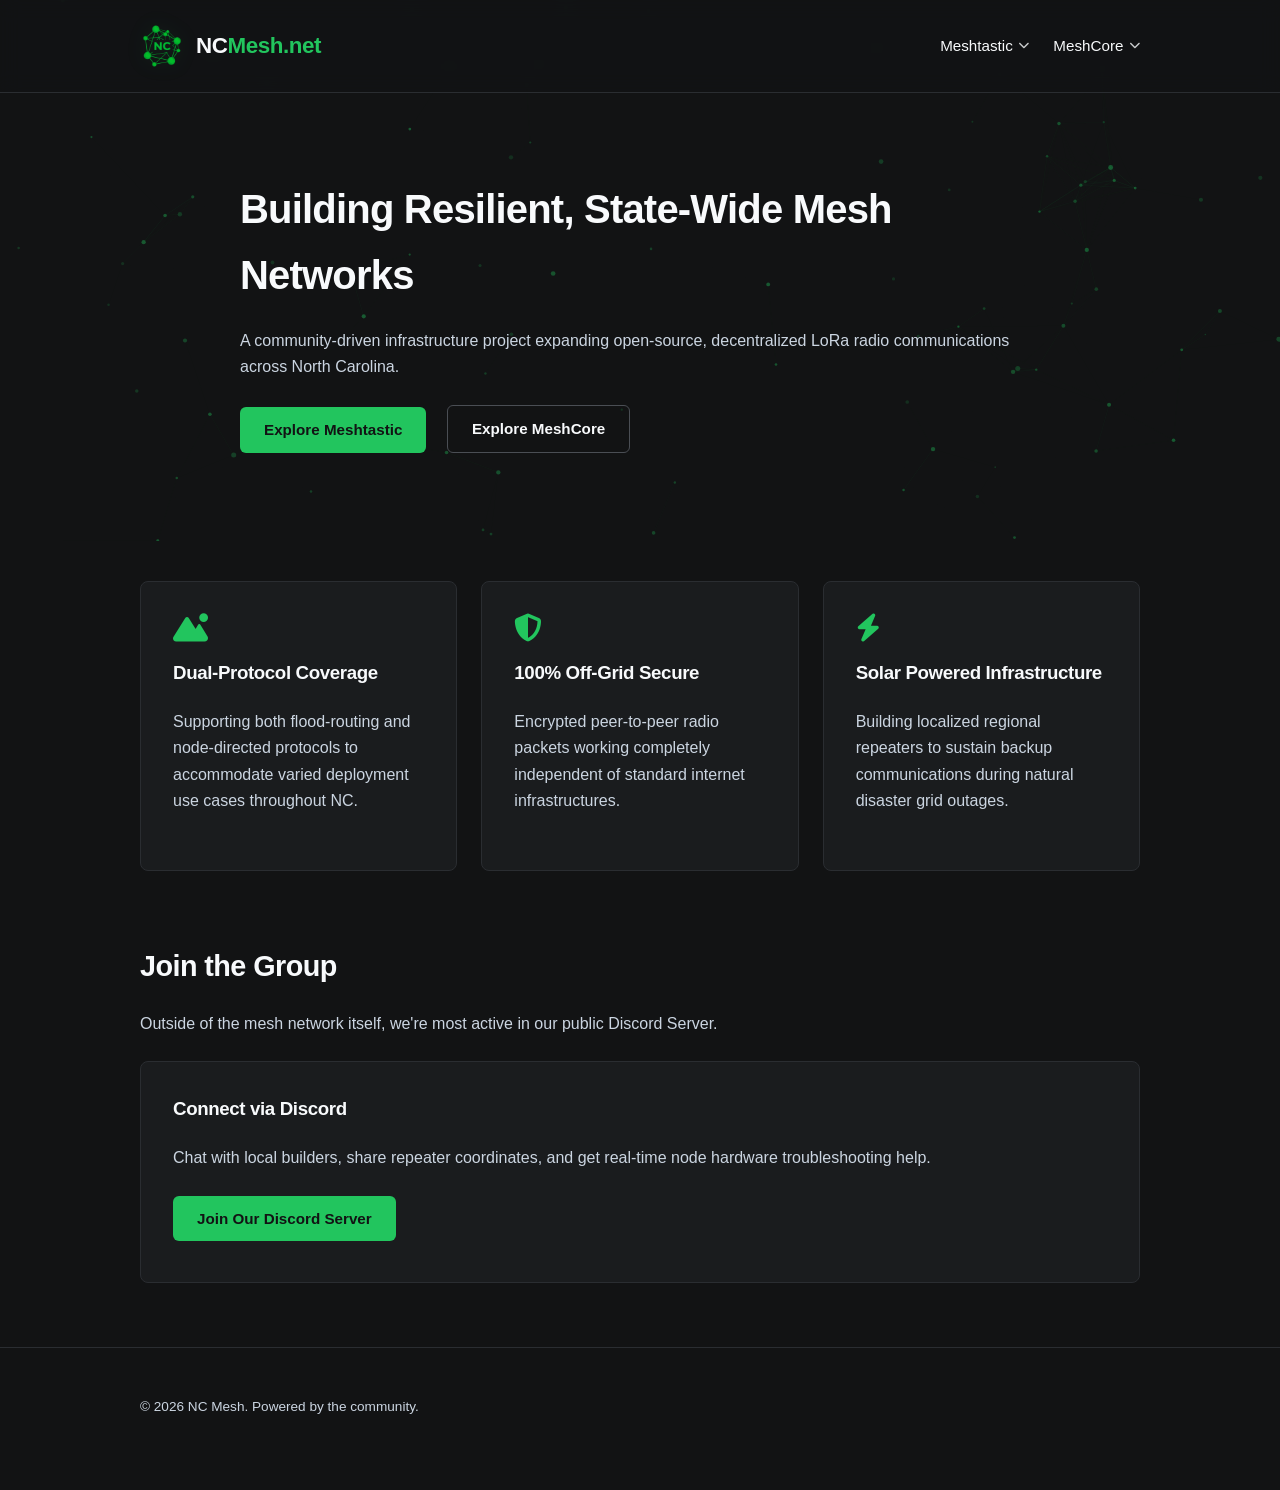
==== index.html @ f6fef468 "Initial Upload This is a starting point for NCMesh recode with AI filler content." ====
<!DOCTYPE html>
<html lang="en">

<head>
    <meta charset="UTF-8">
    <meta name="viewport" content="width=device-width, initial-scale=1.0">
    <title>NC Mesh | North Carolina Meshtastic Network</title>
    <link rel="stylesheet" href="./includes/style.css">
    <link rel="stylesheet" href="https://cdnjs.cloudflare.com/ajax/libs/font-awesome/6.5.2/css/all.min.css"
        integrity="sha512-SnH5WK+bZxgPHs44uWIX+LLJAJ9/2PkPKZ5QiAj6Ta86w+fsb2TkcmfRyVX3pBnMFcV7oQPJkl9QevSCWr3W6A=="
        crossorigin="anonymous" referrerpolicy="no-referrer" />

    <script>
        document.addEventListener("DOMContentLoaded", () => {
            if (window.innerWidth <= 768) {
                const dropdownToggles = document.querySelectorAll('.dropdown-toggle');

                dropdownToggles.forEach(toggle => {
                    toggle.addEventListener('click', (e) => {
                        // Block direct redirect link if mobile sub-menu drawer is collapsed
                        e.preventDefault();
                        const parentLi = toggle.closest('.dropdown');

                        // Toggle active tracking layouts
                        parentLi.classList.toggle('active');
                        const targetMenu = parentLi.querySelector('.dropdown-menu');

                        if (targetMenu.style.display === 'block') {
                            targetMenu.style.display = 'none';
                        } else {
                            targetMenu.style.display = 'block';
                        }
                    });
                });
            }

            // --- 1. Clean Scroll Reveal Effect ---
            const observerOptions = { root: null, rootMargin: "0px", threshold: 0.1 };
            const revealObserver = new IntersectionObserver((entries, observer) => {
                entries.forEach(entry => {
                    if (entry.isIntersecting) {
                        entry.target.style.opacity = "1";
                        entry.target.style.transform = "translateY(0)";
                        observer.unobserve(entry.target);
                    }
                });
            }, observerOptions);

            const animatedElements = document.querySelectorAll(".card, .map-placeholder, .hero-content h1, .hero-content p");
            animatedElements.forEach(el => {
                el.style.opacity = "0";
                el.style.transform = "translateY(20px)";
                el.style.transition = "opacity 0.8s cubic-bezier(0.16, 1, 0.3, 1), transform 0.8s cubic-bezier(0.16, 1, 0.3, 1)";
                revealObserver.observe(el);
            });

            // --- 2. Seamless Mesh Network Canvas Engine ---
            const heroSection = document.querySelector(".hero");
            if (heroSection) {
                const canvas = document.createElement("canvas");
                const ctx = canvas.getContext("2d");

                Object.assign(canvas.style, {
                    position: "absolute", top: "0", left: "0", width: "100%", height: "100%",
                    zIndex: "0", pointerEvents: "none"
                });
                heroSection.style.position = "relative";
                heroSection.insertBefore(canvas, heroSection.firstChild);

                let points = [];
                let maxPoints = 110;
                const maxDist = 165;
                let mouse = { x: null, y: null, radius: 220 };

                window.addEventListener("mousemove", (e) => {
                    const rect = heroSection.getBoundingClientRect();
                    mouse.x = e.clientX - rect.left;
                    mouse.y = e.clientY - rect.top;
                });

                window.addEventListener("mouseleave", () => {
                    mouse.x = null;
                    mouse.y = null;
                });

                class MeshNode {
                    constructor(startX, startY) {
                        // Accepts coordinates if repositioning on screen resize boundaries
                        this.x = startX !== undefined ? startX : Math.random() * canvas.width;
                        this.y = startY !== undefined ? startY : Math.random() * canvas.height;
                        this.vx = (Math.random() - 0.5) * 0.16;
                        this.vy = (Math.random() - 0.5) * 0.16;
                        this.baseRadius = Math.random() * 1.5 + 0.8;
                        this.radius = this.baseRadius;
                        this.pulseFactor = Math.random() * Math.PI;
                        this.depth = Math.random() * 0.5 + 0.3;
                    }
                    update() {
                        this.x += this.vx;
                        this.y += this.vy;

                        if (this.x < 0) this.x = canvas.width;
                        if (this.x > canvas.width) this.x = 0;
                        if (this.y < 0) this.y = canvas.height;
                        if (this.y > canvas.height) this.y = 0;

                        this.pulseFactor += 0.012;
                        this.radius = this.baseRadius + Math.sin(this.pulseFactor) * 0.3;

                        if (mouse.x !== null && mouse.y !== null) {
                            const dx = mouse.x - this.x;
                            const dy = mouse.y - this.y;
                            const distance = Math.hypot(dx, dy);

                            if (distance < mouse.radius) {
                                const force = (mouse.radius - distance) / mouse.radius;
                                this.x -= (dx / distance) * force * 0.35;
                                this.y -= (dy / distance) * force * 0.35;
                            }
                        }
                    }
                    draw() {
                        ctx.beginPath();
                        ctx.arc(this.x, this.y, this.radius, 0, Math.PI * 2);
                        ctx.fillStyle = `rgba(34, 197, 94, ${this.depth * 0.5})`;
                        ctx.fill();
                    }
                }

                // SMART RESIZE: Scales coordinates instead of wiping arrays
                function resizeCanvas() {
                    const oldWidth = canvas.width || heroSection.offsetWidth;
                    const oldHeight = canvas.height || heroSection.offsetHeight;

                    canvas.width = heroSection.offsetWidth;
                    canvas.height = heroSection.offsetHeight;

                    const targetPoints = Math.min(Math.floor((canvas.width * canvas.height) / 7500), maxPoints);

                    if (points.length === 0) {
                        // Initial generation pass on boot up
                        for (let i = 0; i < targetPoints; i++) {
                            points.push(new MeshNode());
                        }
                    } else {
                        // Dynamically re-map current coordinate sets safely
                        points.forEach(p => {
                            p.x = (p.x / oldWidth) * canvas.width;
                            p.y = (p.y / oldHeight) * canvas.height;
                        });

                        // Add or trim nodes smoothly if canvas changes significantly
                        if (points.length < targetPoints) {
                            while (points.length < targetPoints) points.push(new MeshNode());
                        } else if (points.length > targetPoints) {
                            points.splice(targetPoints);
                        }
                    }
                }

                window.addEventListener("resize", resizeCanvas);
                resizeCanvas();

                function animateMesh() {
                    ctx.clearRect(0, 0, canvas.width, canvas.height);

                    for (let i = 0; i < points.length; i++) {
                        points[i].update();
                        points[i].draw();

                        for (let j = i + 1; j < points.length; j++) {
                            const dx = points[i].x - points[j].x;
                            const dy = points[i].y - points[j].y;
                            const dist = Math.hypot(dx, dy);

                            if (dist < maxDist) {
                                let alpha = (1 - dist / maxDist) * 0.13 * (points[i].depth * points[j].depth);

                                if (mouse.x !== null && mouse.y !== null) {
                                    const mDist1 = Math.hypot(mouse.x - points[i].x, mouse.y - points[i].y);
                                    const mDist2 = Math.hypot(mouse.x - points[j].x, mouse.y - points[j].y);
                                    if (mDist1 < mouse.radius || mDist2 < mouse.radius) {
                                        alpha *= 2.0;
                                    }
                                }

                                ctx.beginPath();
                                ctx.moveTo(points[i].x, points[i].y);
                                ctx.lineTo(points[j].x, points[j].y);
                                ctx.strokeStyle = `rgba(34, 197, 94, ${alpha})`;
                                ctx.lineWidth = dist < maxDist * 0.35 ? 0.8 : 0.4;
                                ctx.stroke();

                                if (Math.random() < 0.00025 && dist < maxDist * 0.6) {
                                    ctx.beginPath();
                                    const pct = (Date.now() % 1800) / 1800;
                                    const px = points[i].x + dx * pct;
                                    const py = points[i].y + dy * pct;
                                    ctx.arc(px, py, 1.8, 0, Math.PI * 2);
                                    ctx.fillStyle = `rgba(34, 197, 94, ${points[i].depth})`;
                                    ctx.fill();
                                }
                            }
                        }
                    }
                    requestAnimationFrame(animateMesh);
                }
                animateMesh();
            }

            // --- 3. Simple Back-To-Top Button ---
            const topBtn = document.createElement("button");
            topBtn.innerHTML = '<i class="fa-solid fa-arrow-up"></i>';
            Object.assign(topBtn.style, {
                position: "fixed", bottom: "30px", right: "30px", width: "45px", height: "45px",
                backgroundColor: "#1a1c1e", color: "#22c55e", border: "1px solid #2a2d31",
                borderRadius: "50%", cursor: "pointer", display: "none", zIndex: "2000",
                boxShadow: "0 4px 12px rgba(0,0,0,0.4)", transition: "all 0.3s ease"
            });
            document.body.appendChild(topBtn);

            window.addEventListener("scroll", () => {
                topBtn.style.display = window.scrollY > 400 ? "block" : "none";
            });

            topBtn.addEventListener("click", () => window.scrollTo({ top: 0, behavior: "smooth" }));
            topBtn.addEventListener("mouseenter", () => {
                topBtn.style.backgroundColor = "rgba(34, 197, 94, 0.1)";
                topBtn.style.borderColor = "#22c55e";
                topBtn.style.boxShadow = "0 0 15px rgba(34, 197, 94, 0.3)";
            });
            topBtn.addEventListener("mouseleave", () => {
                topBtn.style.backgroundColor = "#1a1c1e";
                topBtn.style.borderColor = "#2a2d31";
                topBtn.style.boxShadow = "0 4px 12px rgba(0,0,0,0.4)";
            });
        });
    </script>


</head>

<body>

    <!-- Header Navigation Bar Layer -->
    <header class="navbar">
        <div class="container">
            <!-- Path explicitly updated to target the local directory syntax -->
            <a href="index.html" class="logo-brand">
                <img src="./img/ncmesh_logo.png" alt="NC Mesh Logo" class="brand-img">
                <span class="brand-text">NC<span>Mesh.net</span></span>
            </a>
            <nav>
                <ul class="nav-links">
                    <!-- Meshtastic Dropdown Nesting Menu -->
                    <li class="dropdown">
                        <a href="meshtastic.html" class="dropdown-toggle">Meshtastic <i
                                class="fa-solid fa-chevron-down nav-arrow"></i></a>
                        <ul class="dropdown-menu">
                            <li><a href="meshtastic.html"><i class="fa-solid fa-circle-info"></i> Network Info</a></li>
                            <li><a href="config-meshtastic.html"><i class="fa-solid fa-sliders"></i> Setup Instructions</a>
                            </li>
                        </ul>
                    </li>

                    <!-- MeshCore Dropdown Nesting Menu -->
                    <li class="dropdown">
                        <a href="meshcore.html" class="dropdown-toggle">MeshCore <i
                                class="fa-solid fa-chevron-down nav-arrow"></i></a>
                        <ul class="dropdown-menu">
                            <li><a href="meshcore.html"><i class="fa-solid fa-circle-info"></i> Network Info</a></li>
                            <li><a href="config-meshcore.html"><i class="fa-solid fa-sliders"></i> Setup Instructions</a>
                            </li>
                        </ul>
                    </li>
                </ul>
            </nav>
        </div>
    </header>

    <!-- Canvas Hero Target Zone -->
    <section class="hero">
        <div class="container hero-content">
            <h1>Building Resilient, State-Wide Mesh Networks</h1>
            <p>A community-driven infrastructure project expanding open-source, decentralized LoRa radio communications
                across North Carolina.</p>
            <div class="hero-buttons">
                <a href="meshtastic.html" class="btn btn-primary">Explore Meshtastic</a>
                <a href="meshcore.html" class="btn btn-secondary">Explore MeshCore</a>
            </div>
        </div>
    </section>

    <!-- Project Pillars Layout Block -->
    <section id="about" class="features">
        <div class="container">
            <div class="grid-3">
                <div class="card">
                    <i class="fa-solid fa-mountain-sun feature-icon"></i>
                    <h3>Dual-Protocol Coverage</h3>
                    <p>Supporting both flood-routing and node-directed protocols to accommodate varied deployment use
                        cases throughout NC.</p>
                </div>
                <div class="card">
                    <i class="fa-solid fa-shield-halved feature-icon"></i>
                    <h3>100% Off-Grid Secure</h3>
                    <p>Encrypted peer-to-peer radio packets working completely independent of standard internet
                        infrastructures.</p>
                </div>
                <div class="card">
                    <i class="fa-solid fa-bolt feature-icon"></i>
                    <h3>Solar Powered Infrastructure</h3>
                    <p>Building localized regional repeaters to sustain backup communications during natural disaster
                        grid outages.</p>
                </div>
            </div>
        </div>
    </section>
        <section class="guide-section">
        <div class="container">
            <h2>Join the Group</h2>
            <p>Outside of the mesh network itself, we're most active in our public Discord Server.</p>
            <div class="card">
                <h3>Connect via Discord</h3>
                <p>Chat with local builders, share repeater coordinates, and get real-time node hardware troubleshooting
                    help.</p>
                <a href="https://discord.gg/AUjz5RGGVu" target="_blank" class="btn btn-primary">Join Our
                    Discord Server</a>
            </div>
        </div>
    </section>

    <footer class="footer">
        <div class="container">
            <p>&copy; 2026 NC Mesh. Powered by the community.</p>
        </div>
    </footer>

    <!-- Insert your smart canvas animation script asset block directly below here -->
</body>

</html>
---- includes/style.css ----
/* ==========================================================================
   1. Core Variables & Base Reset Matrix
   ========================================================================== */
:root {
    --bg-dark: #121314;       /* Deep obsidian canvas background tint */
    --bg-card: #1a1c1e;       /* Clean matte dark-gray container background */
    --text-main: #f8fafc;     /* Clean off-white bold header text elements */
    --text-muted: #cbd5e1;    /* Highly readable slate-gray base copy text */
    --accent-green: #22c55e;  /* Distinctive NC Mesh vibrant brand green */
    --border-color: #2a2d31;  /* Balanced section division boundary line border */
}

* {
    margin: 0;
    padding: 0;
    box-sizing: border-box;
}

html {
    scroll-behavior: smooth;
}

body {
    font-family: -apple-system, BlinkMacSystemFont, "Segoe UI", Roboto, Helvetica, Arial, sans-serif;
    background-color: var(--bg-dark);
    color: var(--text-muted);
    line-height: 1.65;
    font-size: 1rem;
    overflow-x: hidden;
}

.container {
    width: 90%;
    max-width: 1000px;
    margin: 0 auto;
}

/* ==========================================================================
   2. Browser Custom Scrollbar Elements
   ========================================================================== */
::-webkit-scrollbar {
    width: 10px;
    height: 10px;
}

::-webkit-scrollbar-track {
    background: var(--bg-dark);
}

::-webkit-scrollbar-thumb {
    background: #2a2d31;
    border-radius: 20px;
    border: 2px solid var(--bg-dark);
    transition: background 0.3s ease;
}

::-webkit-scrollbar-thumb:hover {
    background: var(--accent-green);
    box-shadow: 0 0 10px rgba(34, 197, 94, 0.5);
}

@supports (scrollbar-color: auto) {
    html {
        scrollbar-width: thin;
        scrollbar-color: #2a2d31 var(--bg-dark);
    }
}

/* ==========================================================================
   3. Global Typography & Core Anchor Formatting
   ========================================================================== */
h1, h2, h3, .hero h1 {
    color: var(--text-main);
    font-weight: 700;
    letter-spacing: -0.02em;
    margin-bottom: 1.25rem;
}

.hero h1 {
    font-size: 2.5rem;
}

h2 {
    font-size: 1.8rem;
    margin-top: 2rem;
}

p {
    margin-bottom: 1.5rem;
    color: var(--text-muted);
}

a {
    color: var(--accent-green);
    text-decoration: none;
    font-weight: 500;
    transition: opacity 0.2s ease, text-shadow 0.3s ease !important;
}

a:hover {
    text-decoration: underline;
    opacity: 0.9;
    text-shadow: 0 0 8px rgba(34, 197, 94, 0.6);
}

/* ==========================================================================
   4. Header Navigation Bar Layout & Logo Branding
   ========================================================================== */
.navbar {
    background-color: rgba(18, 19, 20, 0.9);
    backdrop-filter: blur(10px);
    -webkit-backdrop-filter: blur(10px);
    position: fixed;
    top: 0;
    width: 100%;
    z-index: 1000;
    border-bottom: 1px solid var(--border-color);
    padding: 1.25rem 0;
}

.navbar .container {
    display: flex;
    justify-content: space-between;
    align-items: center;
}

.logo-brand {
    display: flex;
    align-items: center;
    gap: 0.75rem;
    text-decoration: none;
    padding: 0.25rem 0;
}

.brand-img {
    height: 44px;
    width: auto;
    object-fit: contain;
    filter: drop-shadow(0 0 10px rgba(34, 197, 94, 0.15));
    transition: transform 0.4s cubic-bezier(0.16, 1, 0.3, 1) !important;
}

.brand-text {
    font-size: 1.4rem;
    font-weight: 700;
    color: var(--text-main);
    letter-spacing: -0.02em;
    transition: color 0.3s ease;
}

.brand-text span {
    color: var(--accent-green);
    font-weight: 800;
}

.logo-brand:hover {
    text-decoration: none;
}

.logo-brand:hover .brand-img {
    transform: scale(1.04);
    filter: drop-shadow(0 0 16px rgba(34, 197, 94, 0.45));
}

.logo-brand:hover .brand-text {
    text-shadow: 0 0 8px rgba(255, 255, 255, 0.2);
}

.nav-links {
    display: flex;
    list-style: none;
    gap: 1.5rem;
}

.nav-links a {
    color: var(--text-main);
    font-weight: 500;
    font-size: 0.95rem;
    transition: all 0.4s cubic-bezier(0.16, 1, 0.3, 1) !important;
}

.nav-links a:hover {
    text-decoration: none;
    color: var(--accent-green);
}

.nav-links a.active {
    color: var(--accent-green) !important;
    border-bottom: 2px solid var(--accent-green);
    padding-bottom: 0.25rem;
    text-shadow: 0 0 8px rgba(34, 197, 94, 0.6);
}

/* ==========================================================================
   5. Interactive Structure Hardware Acceleration Overrides
   ========================================================================== */
.card, .map-placeholder, .btn {
    transition: all 0.4s cubic-bezier(0.16, 1, 0.3, 1) !important;
    position: relative;
    overflow: hidden;
}

/* ==========================================================================
   6. Hero & Main Section Component Layouts
   ========================================================================== */
.hero {
    padding: 11rem 0 5rem 0;
    position: relative;
    overflow: hidden;
}

.hero-content {
    position: relative;
    z-index: 10;
    max-width: 800px;
}

/* Structural Features Element Grid */
.grid-3 {
    display: grid;
    grid-template-columns: repeat(auto-fit, minmax(280px, 1fr));
    gap: 1.5rem;
    padding: 2.5rem 0;
}

/* Glass effect for structural cards when hovered */
.card {
    background-color: var(--bg-card);
    padding: 2rem;
    border-radius: 0.5rem;
    border: 1px solid var(--border-color);
}

.card:hover {
    background-color: rgba(26, 28, 30, 0.65) !important;
    backdrop-filter: blur(12px) saturate(180%);
    -webkit-backdrop-filter: blur(12px) saturate(180%);
    border-color: rgba(34, 197, 94, 0.45) !important;
    box-shadow: 0 12px 40px rgba(0, 0, 0, 0.5), 
                0 0 20px rgba(34, 197, 94, 0.15);
    transform: translateY(-4px);
}

.feature-icon {
    font-size: 1.75rem;
    color: var(--accent-green);
    margin-bottom: 1rem;
}

/* ==========================================================================
   7. Map Framework Wrapper Containers
   ========================================================================== */
.map-section {
    padding: 3rem 0;
}

.map-placeholder {
    background-color: var(--bg-card);
    border: 1px solid var(--border-color);
    border-radius: 0.5rem;
    height: 450px;
    margin-top: 1.5rem;
    display: flex;
    flex-direction: column;
    justify-content: center;
    align-items: center;
    color: var(--text-muted);
}

.map-placeholder:hover {
    background-color: rgba(26, 28, 30, 0.65) !important;
    backdrop-filter: blur(12px) saturate(180%);
    -webkit-backdrop-filter: blur(12px) saturate(180%);
    border-color: rgba(34, 197, 94, 0.45) !important;
    box-shadow: 0 12px 40px rgba(0, 0, 0, 0.5), 
                0 0 20px rgba(34, 197, 94, 0.15);
    transform: translateY(-4px);
}

.map-placeholder i {
    font-size: 2.5rem;
    color: var(--accent-green);
    margin-bottom: 1rem;
}

/* ==========================================================================
   8. UI Interactive Action Buttons
   ========================================================================== */
.btn {
    display: inline-block;
    padding: 0.65rem 1.5rem;
    border-radius: 0.375rem;
    font-weight: 600;
    font-size: 0.95rem;
}

.btn-primary {
    background-color: var(--accent-green);
    color: var(--bg-dark) !important;
}

.btn-primary:hover {
    text-decoration: none;
    background-color: #22c55e !important;
    box-shadow: 0 0 25px rgba(34, 197, 94, 0.5) !important;
    transform: translateY(-2px);
}

.btn-secondary {
    background-color: transparent;
    color: var(--text-main) !important;
    border: 1px solid #4a4e54;
    margin-left: 1rem;
}

.btn-secondary:hover {
    text-decoration: none;
    background-color: rgba(255, 255, 255, 0.03) !important;
    backdrop-filter: blur(8px);
    -webkit-backdrop-filter: blur(8px);
    border-color: rgba(255, 255, 255, 0.3) !important;
    transform: translateY(-2px);
}

/* ==========================================================================
   9. Footer & Branding Metadata Section Notes
   ========================================================================== */
.footer {
    border-top: 1px solid var(--border-color);
    padding: 3rem 0;
    margin-top: 4rem;
    font-size: 0.85rem;
    color: #64748b;
}

/* ==========================================================================
   10. Fluid Screen Adaptation & Mobile Media Boundaries
   ========================================================================== */
@media (max-width: 768px) {
    .navbar .container {
        flex-direction: row;      /* Change from column to row */
        justify-content: space-between; /* Puts logo on left, links on right */
        align-items: center;      /* Centers them vertically */
        width: 100%;
        padding: 0 1rem;
    }
    
    .logo-brand {
        display: flex;
        align-items: center;
    }
    
    .brand-img {
        height: 38px;
    }
    
    .brand-text {
        font-size: 1.25rem;
    }
    
    .nav-links {
        display: flex !important;  /* Force horizontal flex */
        flex-direction: row !important; 
        margin: 0;                /* Remove default list margins */
        padding: 0;               /* Remove default list padding */
        list-style: none;         /* Strip bullet points */
        gap: .5rem;                /* Space between your two links */
    }

    .nav-links li {
        display: inline-block;    /* Extra safety for list items */
    }

    .nav-links a {
        font-size: 0.9rem;    
        white-space: nowrap;   
    }
    
    .hero {
        padding: 8rem 0 3rem 0;   /* Reduced top padding since navbar is shorter now */
    }
    .hero h1 {
        font-size: 2rem;
    }
    .btn-secondary {
        margin-left: 0;
        margin-top: 0.75rem;
    }
    .btn, .btn-primary, .btn-secondary {
        display: block;
        text-align: center;
    }
}
/* ==========================================================================
   11. Navigation Dropdown Interface & Glass Panel Overrides
   ========================================================================== */
.nav-links li {
    position: relative;
    display: inline-block;
}

/* Setup alignment for indicators */
.dropdown-toggle {
    display: flex;
    align-items: center;
    gap: 0.35rem;
}

.nav-arrow {
    font-size: 0.7rem;
    transition: transform 0.3s ease;
    opacity: 0.8;
}

/* Hidden Dropdown Panel Core Layout Metrics */
.dropdown-menu {
    position: absolute;
    top: 100%;
    left: 50%;
    transform: translateX(-50%) translateY(10px);
    background-color: rgba(26, 28, 30, 0.95); /* Matched to --bg-card */
    border: 1px solid var(--border-color);
    border-radius: 0.5rem;
    min-width: 170px;
    padding: 0.5rem 0;
    list-style: none;
    display: flex;
    flex-direction: column;
    gap: 0.25rem;
    opacity: 0;
    visibility: hidden;
    box-shadow: 0 10px 30px rgba(0, 0, 0, 0.5), 0 0 15px rgba(34, 197, 94, 0.05);
    backdrop-filter: blur(12px);
    -webkit-backdrop-filter: blur(12px);
    transition: transform 0.3s cubic-bezier(0.16, 1, 0.3, 1), opacity 0.3s ease, visibility 0.3s ease;
    z-index: 1100;
}

/* Dropdown Menu List Anchors */
.dropdown-menu li {
    display: block;
    width: 100%;
}

.dropdown-menu a {
    display: flex;
    align-items: center;
    gap: 0.6rem;
    padding: 0.6rem 1.2rem;
    color: var(--text-muted) !important;
    font-size: 0.875rem !important;
    width: 100%;
    text-align: left;
    transition: all 0.2s ease !important;
}

/* Left Icon Accent Highlight Colors inside Drop Panel */
.dropdown-menu a i {
    font-size: 0.9rem;
    color: #4b5563; /* Subtle gray fallback icon tint */
    transition: color 0.2s ease;
}

/* Trigger reveal animations on user cursor hover */
.dropdown:hover .dropdown-menu {
    opacity: 1;
    visibility: visible;
    transform: translateX(-50%) translateY(5px);
}

.dropdown:hover .nav-arrow {
    transform: rotate(180deg);
    color: var(--accent-green);
}

/* Inside Item Hover States mapping signature brand neon-green glow */
.dropdown-menu a:hover {
    background-color: rgba(34, 197, 94, 0.08);
    color: var(--text-main) !important;
    text-decoration: none;
    padding-left: 1.4rem; /* Soft linear offset expand */
}

.dropdown-menu a:hover i {
    color: var(--accent-green);
}

/* ==========================================================================
   12. Responsive Adaptation For Mobile Dropdowns
   ========================================================================== */
@media (max-width: 768px) {
    .nav-links {
        width: 100%;
        flex-direction: column;
        gap: 0.75rem !important;
        padding-top: 0.5rem;
    }
    
    .nav-links li {
        width: 100%;
        text-align: center;
    }
    
    .dropdown-toggle {
        justify-content: center;
    }

    /* Convert absolute cards to flat linear rows under parent targets on phones */
    .dropdown-menu {
        position: relative;
        top: 0;
        left: 0;
        transform: none !important;
        width: 100%;
        background-color: rgba(0, 0, 0, 0.15);
        border: none;
        box-shadow: none;
        opacity: 1;
        visibility: visible;
        display: none; /* Controlled dynamically via tap click toggle fallback */
        padding: 0.25rem 0;
        margin-top: 0.25rem;
    }
    
    /* Auto expand structural child nodes inside narrow viewports */
    .dropdown:hover .dropdown-menu,
    .dropdown.active .dropdown-menu {
        display: block;
    }
    
    .dropdown-menu a {
        justify-content: center;
        padding: 0.5rem 0;
    }
    
    .dropdown-menu a:hover {
        padding-left: 0;
        background-color: transparent;
        color: var(--accent-green) !important;
    }
}
/* Header Navbar Image Brand Constraints */
.logo-brand {
    display: flex;
    align-items: center;
    gap: 0.75rem;          /* Uniform horizontal spacing gap between asset and text elements */
    text-decoration: none;
    padding: 0.25rem 0;
}

.brand-img {
    height: 44px;          /* Clean bounding height constraint matched with header font size metrics */
    width: auto;           /* Automatically recalculates correct aspect ratios with zero stretching */
    object-fit: contain;
    filter: drop-shadow(0 0 10px rgba(34, 197, 94, 0.15));
    transition: transform 0.4s cubic-bezier(0.16, 1, 0.3, 1) !important;
}

.brand-text {
    font-size: 1.4rem;
    font-weight: 700;
    color: var(--text-main);
    letter-spacing: -0.02em;
    transition: color 0.3s ease;
}

.brand-text span {
    color: var(--accent-green);
    font-weight: 800;
}

/* ==========================================================================
   13. Interactive Accordion Configuration Layout
   ========================================================================== */
.accordion-header {
    cursor: pointer;
    display: flex;
    justify-content: space-between;
    align-items: center;
    padding: 0.5rem 0;
    transition: color 0.3s ease;
}

.accordion-header:hover h2 {
    color: var(--accent-green) !important;
}

.accordion-icon {
    font-size: 1.2rem;
    color: var(--text-muted);
    transition: transform 0.4s cubic-bezier(0.16, 1, 0.3, 1), color 0.3s ease;
}

.guide-section.active .accordion-icon {
    transform: rotate(180deg);
    color: var(--accent-green);
}

/* Hidden container mechanics with hardware acceleration scaling */
.accordion-content {
    max-height: 0;
    overflow: hidden;
    opacity: 0;
    visibility: hidden;
    transform: translateY(-8px);
    transition: max-height 0.5s cubic-bezier(0.16, 1, 0.3, 1),
                opacity 0.4s ease,
                visibility 0.4s ease,
                transform 0.5s cubic-bezier(0.16, 1, 0.3, 1);
}

.guide-section.active .accordion-content {
    max-height: 4000px; /* High bounding allowance to accommodate long inner nested lists */
    opacity: 1;
    visibility: visible;
    transform: translateY(0);
}
/* ==========================================================================
   13. Optimized Interactive Accordion Dashboard Layout
   ========================================================================== */
.accordion-header {
    cursor: pointer;
    display: flex;
    justify-content: space-between;
    align-items: center;
    padding: 1.25rem 1.5rem;
    background-color: var(--bg-card);
    border: 1px solid var(--border-color);
    border-radius: 0.5rem;
    user-select: none;
    transition: all 0.3s cubic-bezier(0.16, 1, 0.3, 1);
}

.accordion-header:hover {
    border-color: rgba(34, 197, 94, 0.4);
    box-shadow: 0 0 20px rgba(34, 197, 94, 0.05);
}

.accordion-header h2 {
    margin-bottom: 0;
    font-size: 1.4rem;
    transition: color 0.3s ease;
}

.accordion-header:hover h2 {
    color: var(--accent-green) !important;
}

.accordion-icon {
    font-size: 1.1rem;
    color: var(--text-muted);
    transition: transform 0.4s cubic-bezier(0.16, 1, 0.3, 1), color 0.3s ease;
}

/* Dynamic Active States when expanded */
.guide-section.active .accordion-header {
    border-bottom-left-radius: 0;
    border-bottom-right-radius: 0;
    border-color: var(--border-color);
    background-color: rgba(26, 28, 30, 0.4);
}

.guide-section.active .accordion-icon {
    transform: rotate(180deg);
    color: var(--accent-green);
}

/* Accordion slide-down container physics */
.accordion-content {
    max-height: 0;
    overflow: hidden;
    opacity: 0;
    visibility: hidden;
    transform: translateY(-4px);
    transition: max-height 0.6s cubic-bezier(0.16, 1, 0.3, 1),
                opacity 0.4s ease,
                visibility 0.4s ease,
                transform 0.6s cubic-bezier(0.16, 1, 0.3, 1);
}

.guide-section.active .accordion-content {
    max-height: 5000px;
    opacity: 1;
    visibility: visible;
    transform: translateY(0);
}

/* Interior Card Clean Up styling */
.accordion-content .card {
    border-top: none;
    border-top-left-radius: 0;
    border-top-right-radius: 0;
    padding: 2.5rem;
    background-color: rgba(26, 28, 30, 0.25);
    backdrop-filter: blur(8px);
}

/* Sequential Onboarding Setup Steps */
.accordion-content p strong {
    color: var(--accent-green);
}

.accordion-content p {
    margin-bottom: 1.25rem;
    font-size: 0.95rem;
}

/* Core Settings Group Headers */
.accordion-content h4 {
    color: var(--text-main);
    font-size: 1.1rem;
    font-weight: 600;
    margin: 2rem 0 1rem 0;
    padding-bottom: 0.4rem;
    border-bottom: 1px dashed var(--border-color);
    display: flex;
    align-items: center;
    gap: 0.5rem;
}

/* Formatting for Config Target unordered lists */
.accordion-content ul {
    list-style: none;
    padding-left: 0;
    margin-bottom: 1.5rem;
    display: flex;
    flex-direction: column;
    gap: 0.5rem;
}

.accordion-content ul li {
    font-size: 0.95rem;
    color: var(--text-muted);
    padding: 0.4rem 0.75rem;
    background-color: rgba(255, 255, 255, 0.01);
    border-radius: 0.25rem;
    display: flex;
    justify-content: space-between;
    align-items: center;
    border-bottom: 1px solid rgba(255, 255, 255, 0.02);
}

/* Custom Highlight Keypads for technical values */
.settings-value {
    font-family: monospace;
    font-size: 0.85rem;
    color: var(--text-main);
    background-color: #0f1112;
    border: 1px solid var(--border-color);
    padding: 0.15rem 0.5rem;
    border-radius: 4px;
    font-weight: 600;
}

/* Themed Warning Alerts (Like the MQTT warning line) */
/* Full-Width Accordion Warning Banner Elements */
.settings-warning {
    display: block !important;
    width: 100% !important;
    color: #f87171 !important;                 /* Vibrant, readable light-crimson tint */
    background-color: rgba(239, 68, 68, 0.07); /* Faint dark red backdrop blend */
    border: 1px solid rgba(239, 68, 68, 0.2);
    border-left: 3px solid #ef4444;            /* Solid high-contrast alert border edge */
    padding: 0.85rem 1.25rem !important;
    border-radius: 0.375rem !important;
    font-size: 0.85rem !important;
    line-height: 1.5;
    margin: 1rem 0;                           /* Even vertical block spacing separation */
    box-shadow: 0 4px 12px rgba(0, 0, 0, 0.15);
}
/* Strict 2x2 Layout Matrix for Protocol Analysis */
.grid-2x2 {
    display: grid;
    grid-template-columns: repeat(2, 1fr); /* Enforces exactly two equal columns on desktop */
    gap: 1.5rem;
    padding: 2.5rem 0;
}

/* Fluid responsive adaptation for tablets and smartphones */
@media (max-width: 768px) {
    .grid-2x2 {
        grid-template-columns: 1fr;         /* Collapses safely into a strict vertical column layout */
    }
}
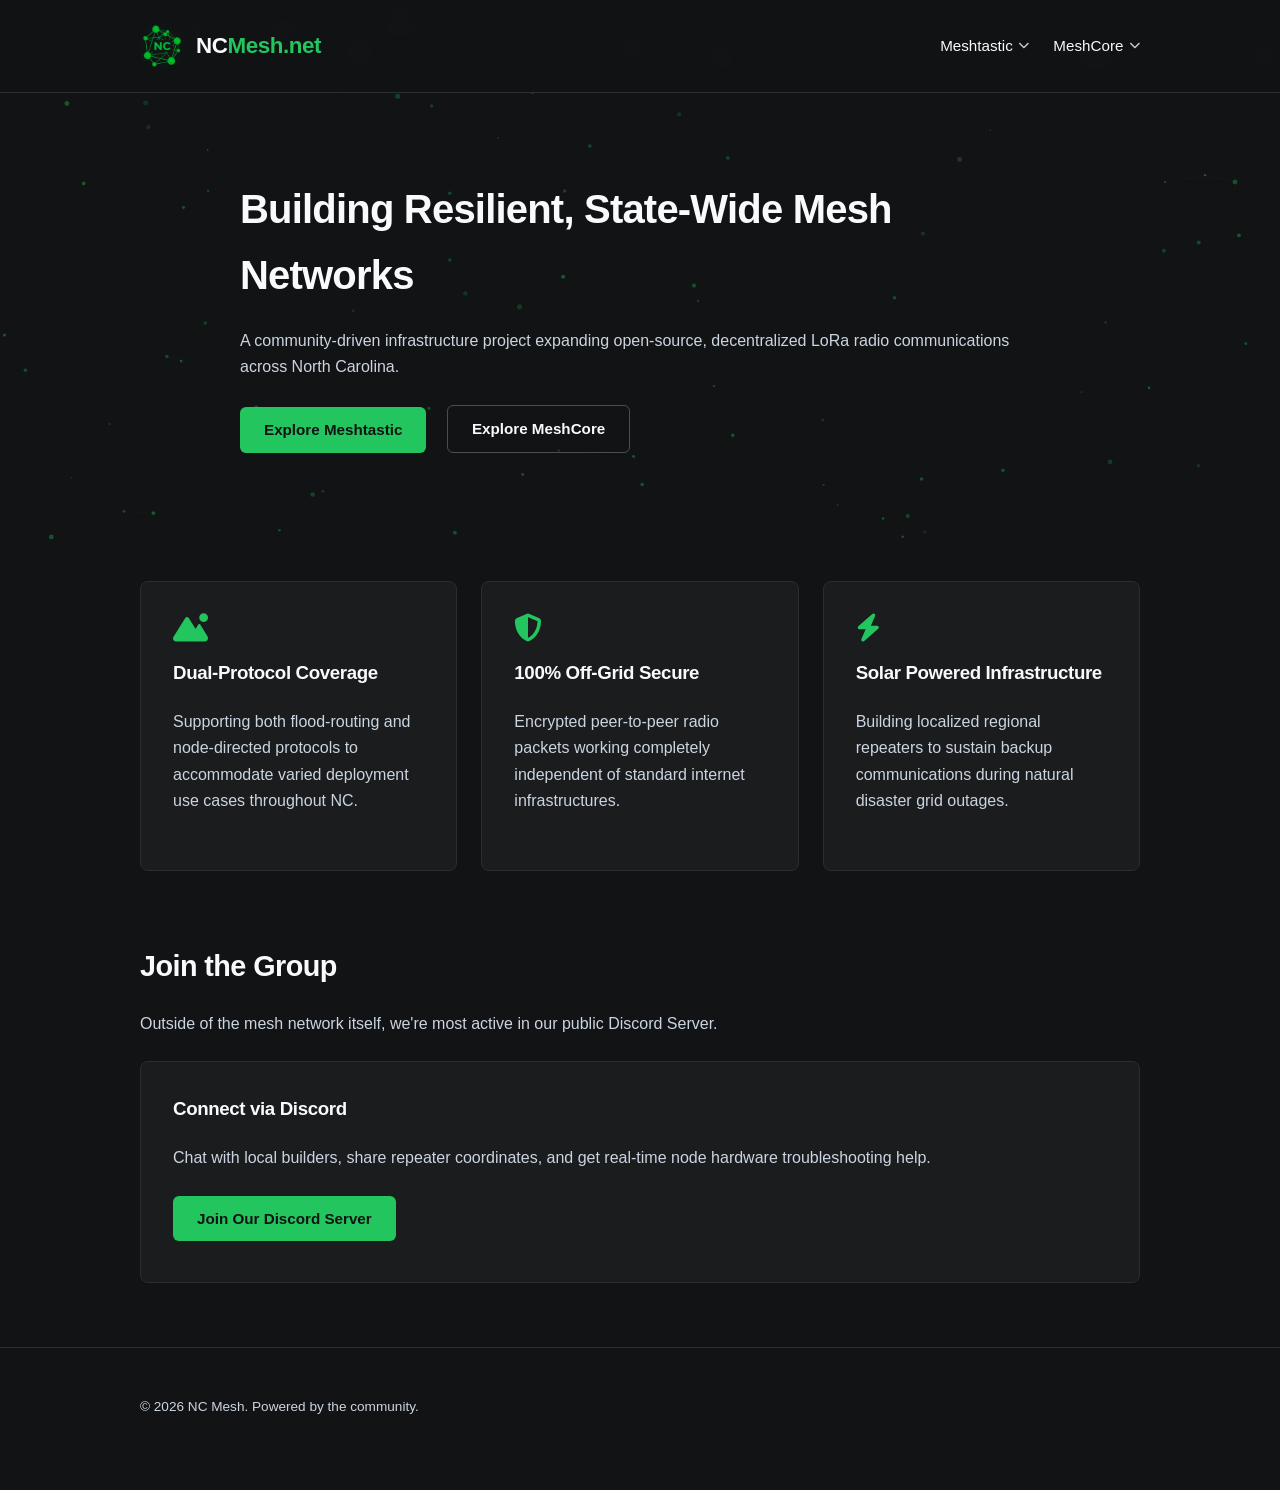
==== commit 9deb605d: "Update page title for North Carolina Mesh Network" ====
--- a/index.html
+++ b/index.html
@@ -4,7 +4,7 @@
 <head>
     <meta charset="UTF-8">
     <meta name="viewport" content="width=device-width, initial-scale=1.0">
-    <title>NC Mesh | North Carolina Meshtastic Network</title>
+    <title>NC Mesh | North Carolina Mesh Network</title>
     <link rel="stylesheet" href="./includes/style.css">
     <link rel="stylesheet" href="https://cdnjs.cloudflare.com/ajax/libs/font-awesome/6.5.2/css/all.min.css"
         integrity="sha512-SnH5WK+bZxgPHs44uWIX+LLJAJ9/2PkPKZ5QiAj6Ta86w+fsb2TkcmfRyVX3pBnMFcV7oQPJkl9QevSCWr3W6A=="
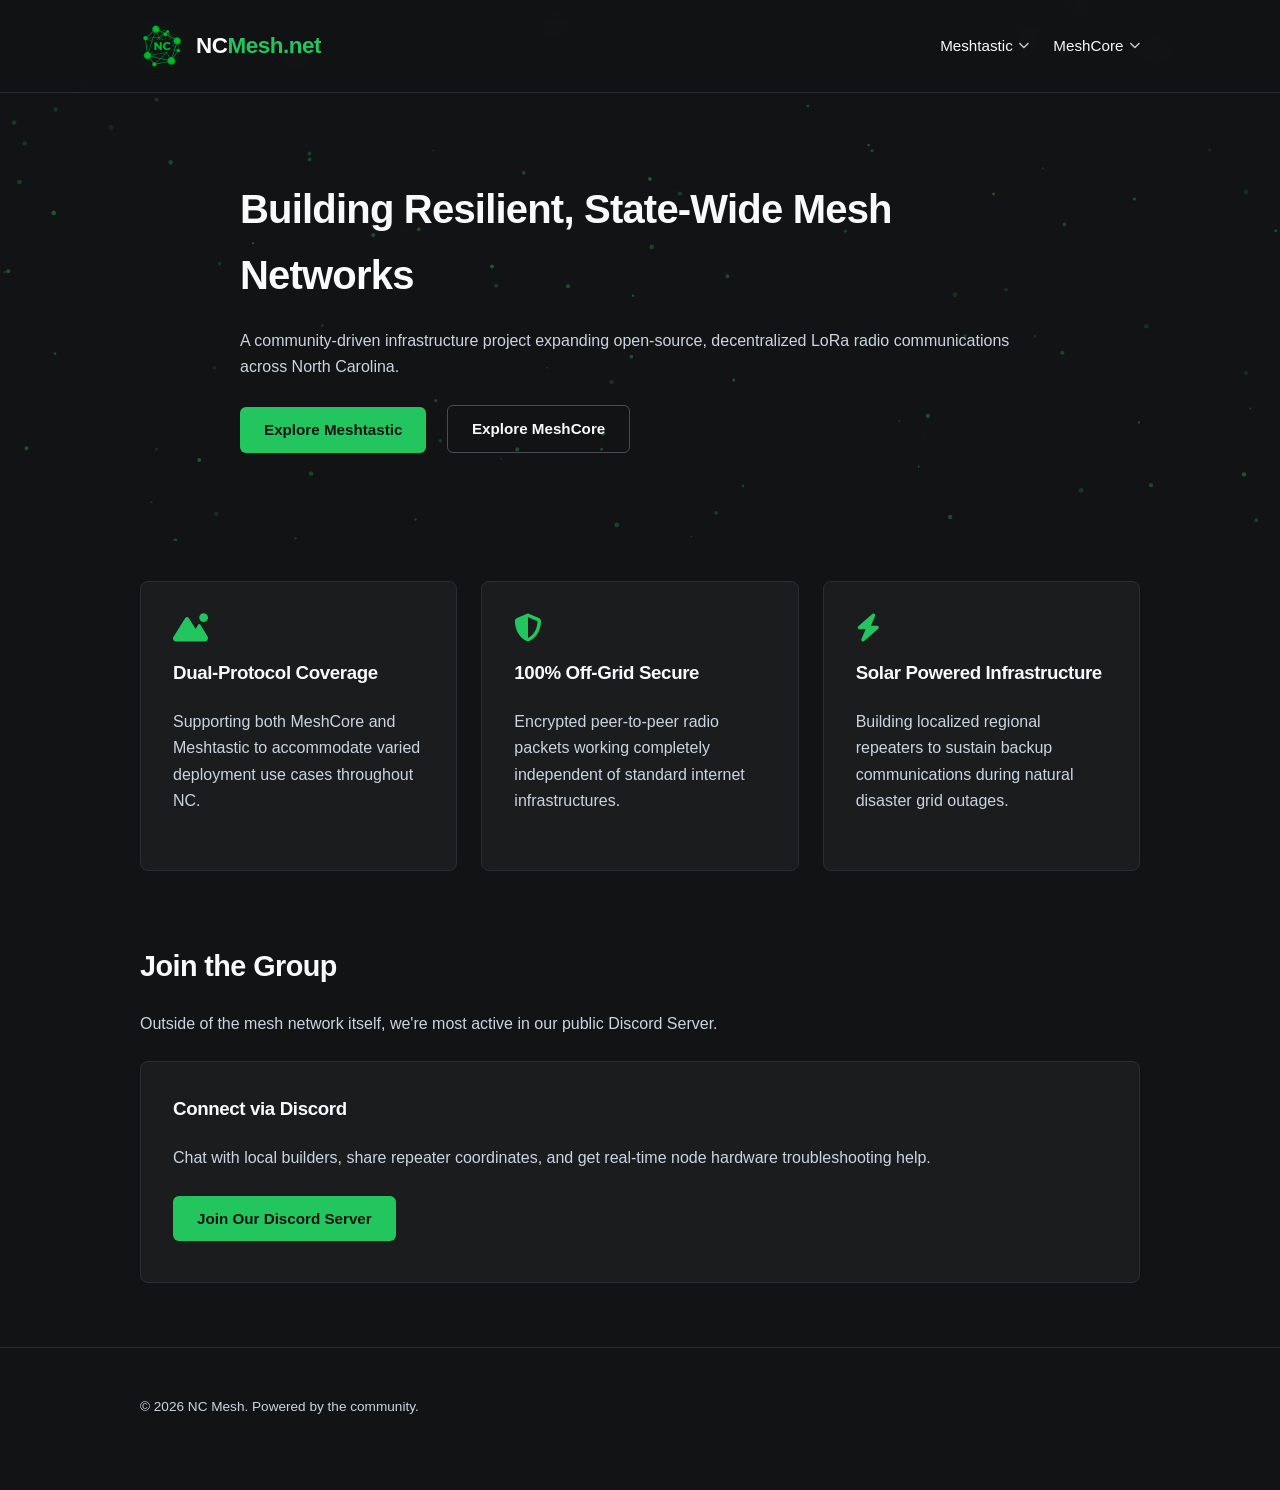
==== commit dedc986d: "Updates on wording and replaced meshcore map with cs.yoss.dev" ====
--- a/index.html
+++ b/index.html
@@ -4,12 +4,21 @@
 <head>
     <meta charset="UTF-8">
     <meta name="viewport" content="width=device-width, initial-scale=1.0">
-    <title>NC Mesh | North Carolina Mesh Network</title>
+    <title>NC Mesh | North Carolina Meshtastic Network</title>
     <link rel="stylesheet" href="./includes/style.css">
     <link rel="stylesheet" href="https://cdnjs.cloudflare.com/ajax/libs/font-awesome/6.5.2/css/all.min.css"
         integrity="sha512-SnH5WK+bZxgPHs44uWIX+LLJAJ9/2PkPKZ5QiAj6Ta86w+fsb2TkcmfRyVX3pBnMFcV7oQPJkl9QevSCWr3W6A=="
         crossorigin="anonymous" referrerpolicy="no-referrer" />
-
+    <!-- Discord & Twitter Embed Tags -->
+    <meta property="og:type" content="website" />
+    <meta property="og:url" content="https://ncmesh.net" />
+    <meta property="og:title" content="NCMesh" />
+    <meta property="og:description"
+        content="Decentralized, off-grid LoRa radio network. Send texts, share locations, and stay connected without cell service or Wi-Fi." />
+    <meta property="og:image" content="https://yoss.dev/ncmesh/img/ncmesh_logo.png" />
+
+    <!-- Discord Sidebar Accent Color -->
+    <meta name="theme-color" content="#10B981" />
     <script>
         document.addEventListener("DOMContentLoaded", () => {
             if (window.innerWidth <= 768) {
@@ -258,7 +267,8 @@
                                 class="fa-solid fa-chevron-down nav-arrow"></i></a>
                         <ul class="dropdown-menu">
                             <li><a href="meshtastic.html"><i class="fa-solid fa-circle-info"></i> Network Info</a></li>
-                            <li><a href="config-meshtastic.html"><i class="fa-solid fa-sliders"></i> Setup Instructions</a>
+                            <li><a href="config-meshtastic.html"><i class="fa-solid fa-sliders"></i> Setup
+                                    Instructions</a>
                             </li>
                         </ul>
                     </li>
@@ -269,7 +279,8 @@
                                 class="fa-solid fa-chevron-down nav-arrow"></i></a>
                         <ul class="dropdown-menu">
                             <li><a href="meshcore.html"><i class="fa-solid fa-circle-info"></i> Network Info</a></li>
-                            <li><a href="config-meshcore.html"><i class="fa-solid fa-sliders"></i> Setup Instructions</a>
+                            <li><a href="config-meshcore.html"><i class="fa-solid fa-sliders"></i> Setup
+                                    Instructions</a>
                             </li>
                         </ul>
                     </li>
@@ -298,7 +309,7 @@
                 <div class="card">
                     <i class="fa-solid fa-mountain-sun feature-icon"></i>
                     <h3>Dual-Protocol Coverage</h3>
-                    <p>Supporting both flood-routing and node-directed protocols to accommodate varied deployment use
+                    <p>Supporting both MeshCore and Meshtastic to accommodate varied deployment use
                         cases throughout NC.</p>
                 </div>
                 <div class="card">
@@ -316,7 +327,7 @@
             </div>
         </div>
     </section>
-        <section class="guide-section">
+    <section class="guide-section">
         <div class="container">
             <h2>Join the Group</h2>
             <p>Outside of the mesh network itself, we're most active in our public Discord Server.</p>
@@ -339,4 +350,4 @@
     <!-- Insert your smart canvas animation script asset block directly below here -->
 </body>
 
-</html>
+</html>
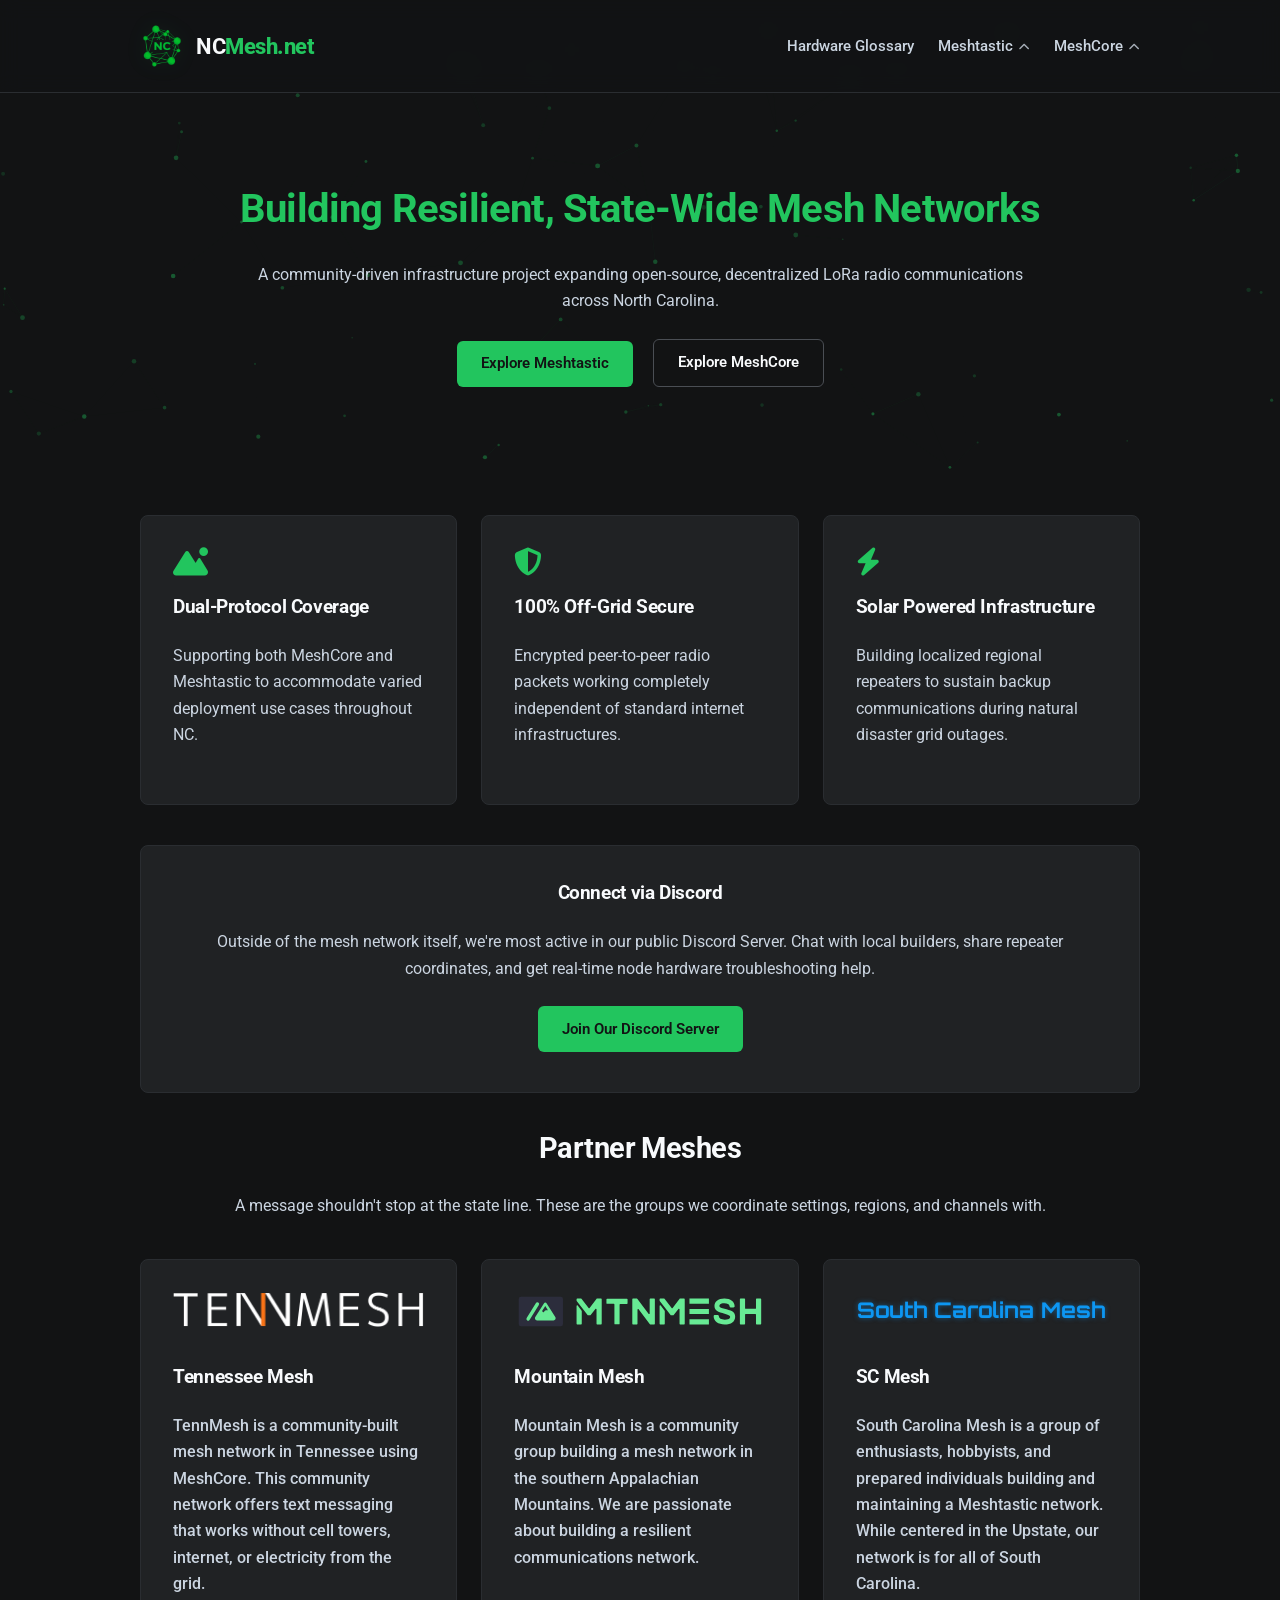
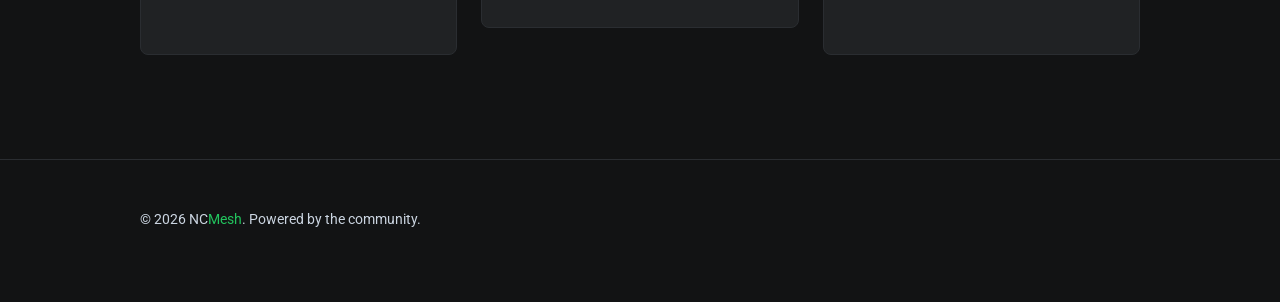
==== commit 06ef0326: "Feature Complete" ====
--- a/index.html
+++ b/index.html
@@ -4,46 +4,63 @@
 <head>
     <meta charset="UTF-8">
     <meta name="viewport" content="width=device-width, initial-scale=1.0">
-    <title>NC Mesh | North Carolina Meshtastic Network</title>
+    <title>NC Mesh | North Carolina Mesh Network</title>
+    <link rel="icon" type="image/png" href="./img/ncmesh_logo.png">
     <link rel="stylesheet" href="./includes/style.css">
     <link rel="stylesheet" href="https://cdnjs.cloudflare.com/ajax/libs/font-awesome/6.5.2/css/all.min.css"
         integrity="sha512-SnH5WK+bZxgPHs44uWIX+LLJAJ9/2PkPKZ5QiAj6Ta86w+fsb2TkcmfRyVX3pBnMFcV7oQPJkl9QevSCWr3W6A=="
         crossorigin="anonymous" referrerpolicy="no-referrer" />
-    <!-- Discord & Twitter Embed Tags -->
     <meta property="og:type" content="website" />
     <meta property="og:url" content="https://ncmesh.net" />
     <meta property="og:title" content="NCMesh" />
     <meta property="og:description"
         content="Decentralized, off-grid LoRa radio network. Send texts, share locations, and stay connected without cell service or Wi-Fi." />
     <meta property="og:image" content="https://yoss.dev/ncmesh/img/ncmesh_logo.png" />
-
-    <!-- Discord Sidebar Accent Color -->
     <meta name="theme-color" content="#10B981" />
+
     <script>
         document.addEventListener("DOMContentLoaded", () => {
-            if (window.innerWidth <= 768) {
-                const dropdownToggles = document.querySelectorAll('.dropdown-toggle');
-
-                dropdownToggles.forEach(toggle => {
-                    toggle.addEventListener('click', (e) => {
-                        // Block direct redirect link if mobile sub-menu drawer is collapsed
+            const toggleBtn = document.querySelector('.nav-toggle');
+            const menuLayer = document.querySelector('.nav-menu');
+            const navIcon = document.querySelector('.nav-icon-animate');
+
+            if (toggleBtn && menuLayer && navIcon) {
+                toggleBtn.addEventListener('click', () => {
+                    menuLayer.classList.toggle('active');
+                    toggleBtn.classList.toggle('open');
+
+                    if (toggleBtn.classList.contains('open')) {
+                        navIcon.classList.remove('fa-bars');
+                        navIcon.classList.add('fa-xmark');
+                    } else {
+                        navIcon.classList.remove('fa-xmark');
+                        navIcon.classList.add('fa-bars');
+                    }
+                });
+            }
+
+            const dropdownToggles = document.querySelectorAll('.dropdown-toggle');
+
+            dropdownToggles.forEach(toggle => {
+                const handleDropdownToggle = (e) => {
+                    if (window.innerWidth <= 600) {
                         e.preventDefault();
+                        e.stopPropagation();
+
                         const parentLi = toggle.closest('.dropdown');
-
-                        // Toggle active tracking layouts
+                        const targetMenu = parentLi.querySelector('.dropdown-menu');
+
                         parentLi.classList.toggle('active');
-                        const targetMenu = parentLi.querySelector('.dropdown-menu');
-
-                        if (targetMenu.style.display === 'block') {
-                            targetMenu.style.display = 'none';
-                        } else {
-                            targetMenu.style.display = 'block';
-                        }
-                    });
-                });
-            }
-
-            // --- 1. Clean Scroll Reveal Effect ---
+
+                        const isHidden = window.getComputedStyle(targetMenu).display === 'none';
+                        targetMenu.style.display = isHidden ? 'flex' : 'none';
+                    }
+                };
+
+                toggle.addEventListener('touchstart', handleDropdownToggle, { passive: false });
+                toggle.addEventListener('click', handleDropdownToggle);
+            });
+
             const observerOptions = { root: null, rootMargin: "0px", threshold: 0.1 };
             const revealObserver = new IntersectionObserver((entries, observer) => {
                 entries.forEach(entry => {
@@ -63,7 +80,6 @@
                 revealObserver.observe(el);
             });
 
-            // --- 2. Seamless Mesh Network Canvas Engine ---
             const heroSection = document.querySelector(".hero");
             if (heroSection) {
                 const canvas = document.createElement("canvas");
@@ -94,7 +110,6 @@
 
                 class MeshNode {
                     constructor(startX, startY) {
-                        // Accepts coordinates if repositioning on screen resize boundaries
                         this.x = startX !== undefined ? startX : Math.random() * canvas.width;
                         this.y = startY !== undefined ? startY : Math.random() * canvas.height;
                         this.vx = (Math.random() - 0.5) * 0.16;
@@ -104,6 +119,7 @@
                         this.pulseFactor = Math.random() * Math.PI;
                         this.depth = Math.random() * 0.5 + 0.3;
                     }
+
                     update() {
                         this.x += this.vx;
                         this.y += this.vy;
@@ -128,6 +144,7 @@
                             }
                         }
                     }
+
                     draw() {
                         ctx.beginPath();
                         ctx.arc(this.x, this.y, this.radius, 0, Math.PI * 2);
@@ -136,7 +153,6 @@
                     }
                 }
 
-                // SMART RESIZE: Scales coordinates instead of wiping arrays
                 function resizeCanvas() {
                     const oldWidth = canvas.width || heroSection.offsetWidth;
                     const oldHeight = canvas.height || heroSection.offsetHeight;
@@ -147,18 +163,14 @@
                     const targetPoints = Math.min(Math.floor((canvas.width * canvas.height) / 7500), maxPoints);
 
                     if (points.length === 0) {
-                        // Initial generation pass on boot up
                         for (let i = 0; i < targetPoints; i++) {
                             points.push(new MeshNode());
                         }
                     } else {
-                        // Dynamically re-map current coordinate sets safely
                         points.forEach(p => {
                             p.x = (p.x / oldWidth) * canvas.width;
                             p.y = (p.y / oldHeight) * canvas.height;
                         });
-
-                        // Add or trim nodes smoothly if canvas changes significantly
                         if (points.length < targetPoints) {
                             while (points.length < targetPoints) points.push(new MeshNode());
                         } else if (points.length > targetPoints) {
@@ -217,7 +229,6 @@
                 animateMesh();
             }
 
-            // --- 3. Simple Back-To-Top Button ---
             const topBtn = document.createElement("button");
             topBtn.innerHTML = '<i class="fa-solid fa-arrow-up"></i>';
             Object.assign(topBtn.style, {
@@ -246,50 +257,41 @@
         });
     </script>
 
-
-</head>
-
 <body>
-
-    <!-- Header Navigation Bar Layer -->
     <header class="navbar">
         <div class="container">
-            <!-- Path explicitly updated to target the local directory syntax -->
-            <a href="index.html" class="logo-brand">
+            <a href="./" class="logo-brand">
                 <img src="./img/ncmesh_logo.png" alt="NC Mesh Logo" class="brand-img">
                 <span class="brand-text">NC<span>Mesh.net</span></span>
             </a>
-            <nav>
+            <button class="nav-toggle" aria-label="Toggle navigation menu">
+                <i class="fa-solid fa-bars nav-icon-animate"></i>
+            </button>
+            <nav class="nav-menu">
                 <ul class="nav-links">
-                    <!-- Meshtastic Dropdown Nesting Menu -->
+                    <li><a href="devices.html">Hardware Glossary</a></li>
                     <li class="dropdown">
-                        <a href="meshtastic.html" class="dropdown-toggle">Meshtastic <i
+                        <a href="#" class="dropdown-toggle">Meshtastic <i
                                 class="fa-solid fa-chevron-down nav-arrow"></i></a>
                         <ul class="dropdown-menu">
                             <li><a href="meshtastic.html"><i class="fa-solid fa-circle-info"></i> Network Info</a></li>
                             <li><a href="config-meshtastic.html"><i class="fa-solid fa-sliders"></i> Setup
-                                    Instructions</a>
-                            </li>
+                                    Instructions</a></li>
                         </ul>
                     </li>
-
-                    <!-- MeshCore Dropdown Nesting Menu -->
                     <li class="dropdown">
-                        <a href="meshcore.html" class="dropdown-toggle">MeshCore <i
+                        <a href="#" class="dropdown-toggle">MeshCore <i
                                 class="fa-solid fa-chevron-down nav-arrow"></i></a>
                         <ul class="dropdown-menu">
                             <li><a href="meshcore.html"><i class="fa-solid fa-circle-info"></i> Network Info</a></li>
                             <li><a href="config-meshcore.html"><i class="fa-solid fa-sliders"></i> Setup
-                                    Instructions</a>
-                            </li>
+                                    Instructions</a></li>
                         </ul>
                     </li>
                 </ul>
             </nav>
         </div>
     </header>
-
-    <!-- Canvas Hero Target Zone -->
     <section class="hero">
         <div class="container hero-content">
             <h1>Building Resilient, State-Wide Mesh Networks</h1>
@@ -301,8 +303,6 @@
             </div>
         </div>
     </section>
-
-    <!-- Project Pillars Layout Block -->
     <section id="about" class="features">
         <div class="container">
             <div class="grid-3">
@@ -328,26 +328,62 @@
         </div>
     </section>
     <section class="guide-section">
-        <div class="container">
-            <h2>Join the Group</h2>
-            <p>Outside of the mesh network itself, we're most active in our public Discord Server.</p>
+        <div class="container" style="text-align:center">
             <div class="card">
                 <h3>Connect via Discord</h3>
-                <p>Chat with local builders, share repeater coordinates, and get real-time node hardware troubleshooting
+                <p>Outside of the mesh network itself, we're most active in our public Discord Server. Chat with local
+                    builders, share repeater coordinates, and get real-time node hardware troubleshooting
                     help.</p>
                 <a href="https://discord.gg/AUjz5RGGVu" target="_blank" class="btn btn-primary">Join Our
                     Discord Server</a>
             </div>
         </div>
     </section>
+    <section id="about" class="features">
+        <div class="container">
+            <center>
+                <h2>Partner Meshes</h2>
+                A message shouldn't stop at the state line. These are the groups we coordinate settings, regions, and
+                channels with.
+            </center>
+            <div class="grid-3">
+                <a href="https://tennmesh.com" target="_blank" style="text-decoration: none;">
+                    <div class="card">
+                        <img src="./img/partners/tennmesh.png" style="width: 100%" /><br><br>
+                        <h3>Tennessee Mesh</h3>
+                        <p>TennMesh is a community-built mesh network in Tennessee using MeshCore. This community
+                            network offers text messaging that works without cell towers, internet, or electricity from
+                            the grid.</p>
+                    </div>
+                </a>
+                <a href="https://mtnme.sh" target="_blank" style="text-decoration: none;">
+                    <div class="card">
+                        <img src="./img/partners/mtnmesh.svg" style="width: 100%; margin-bottom: -4px;" /><br><br>
+                        <h3>Mountain Mesh</h3>
+                        <p>Mountain Mesh is a community group building a mesh network in the southern Appalachian
+                            Mountains. We are passionate about building a resilient communications network.</p>
+                    </div>
+                </a>
+                <a href="https://www.scmesh.us" target="_blank" style="text-decoration: none;">
+                    <div class="card">
+                        <p class="scmesh">
+                            South Carolina Mesh
+                        </p>
+                        <h3>SC Mesh</h3>
+                        <p>South Carolina Mesh is a group of enthusiasts, hobbyists, and prepared individuals building
+                            and maintaining a Meshtastic network. While centered in the Upstate, our network is for all
+                            of South Carolina. </p>
+                    </div>
+                </a>
+            </div>
+        </div>
+    </section>
 
     <footer class="footer">
         <div class="container">
-            <p>&copy; 2026 NC Mesh. Powered by the community.</p>
+            <p>&copy; 2026 NC<span>Mesh</span>. Powered by the community.</p>
         </div>
     </footer>
-
-    <!-- Insert your smart canvas animation script asset block directly below here -->
 </body>
 
 </html>
--- a/includes/style.css
+++ b/includes/style.css
@@ -1,13 +1,13 @@
-/* ==========================================================================
-   1. Core Variables & Base Reset Matrix
-   ========================================================================== */
+@import url('https://fonts.googleapis.com/css2?family=Orbitron:wght@400;700&family=Roboto:wght@300;400&display=swap');
+
 :root {
-    --bg-dark: #121314;       /* Deep obsidian canvas background tint */
-    --bg-card: #1a1c1e;       /* Clean matte dark-gray container background */
-    --text-main: #f8fafc;     /* Clean off-white bold header text elements */
-    --text-muted: #cbd5e1;    /* Highly readable slate-gray base copy text */
-    --accent-green: #22c55e;  /* Distinctive NC Mesh vibrant brand green */
-    --border-color: #2a2d31;  /* Balanced section division boundary line border */
+    --bg-navbar: #11151d;
+    --bg-dark: #121314;
+    --bg-card: #202224;
+    --text-main: #f8fafc;
+    --text-muted: #cbd5e1;
+    --accent-green: #22c55e;
+    --border-color: #2a2d31;
 }
 
 * {
@@ -35,9 +35,6 @@
     margin: 0 auto;
 }
 
-/* ==========================================================================
-   2. Browser Custom Scrollbar Elements
-   ========================================================================== */
 ::-webkit-scrollbar {
     width: 10px;
     height: 10px;
@@ -66,10 +63,10 @@
     }
 }
 
-/* ==========================================================================
-   3. Global Typography & Core Anchor Formatting
-   ========================================================================== */
-h1, h2, h3, .hero h1 {
+h1,
+h2,
+h3,
+.hero h1 {
     color: var(--text-main);
     font-weight: 700;
     letter-spacing: -0.02em;
@@ -103,9 +100,6 @@
     text-shadow: 0 0 8px rgba(34, 197, 94, 0.6);
 }
 
-/* ==========================================================================
-   4. Header Navigation Bar Layout & Logo Branding
-   ========================================================================== */
 .navbar {
     background-color: rgba(18, 19, 20, 0.9);
     backdrop-filter: blur(10px);
@@ -153,6 +147,11 @@
     font-weight: 800;
 }
 
+.card-badge span {
+    color: var(--accent-green);
+    font-weight: 800;
+}
+
 .logo-brand:hover {
     text-decoration: none;
 }
@@ -173,15 +172,33 @@
 }
 
 .nav-links a {
-    color: var(--text-main);
+    color: var(--text-light);
+    text-decoration: none;
+    font-size: 0.95rem;
     font-weight: 500;
-    font-size: 0.95rem;
-    transition: all 0.4s cubic-bezier(0.16, 1, 0.3, 1) !important;
-}
+    transition: color 0.2s ease;
+    display: inline-flex !important;
+    align-items: center !important;
+    justify-content: center !important;
+    line-height: 1 !important;
+    gap: 6px;
+}
+
+.nav-arrow {
+    transform: rotate(180deg);
+    font-size: 0.75rem;
+    transition: transform 0.2s ease;
+    display: inline-block !important;
+    margin-top: 1px;
+}
+
 
 .nav-links a:hover {
     text-decoration: none;
     color: var(--accent-green);
+    box-shadow: 0 12px 40px rgba(0, 0, 0, 0.5),
+        0 0 20px rgba(34, 197, 94, 0.15);
+    transition: all 0.3s ease !important;
 }
 
 .nav-links a.active {
@@ -191,31 +208,33 @@
     text-shadow: 0 0 8px rgba(34, 197, 94, 0.6);
 }
 
-/* ==========================================================================
-   5. Interactive Structure Hardware Acceleration Overrides
-   ========================================================================== */
-.card, .map-placeholder, .btn {
+.card,
+.map-placeholder,
+.btn {
     transition: all 0.4s cubic-bezier(0.16, 1, 0.3, 1) !important;
     position: relative;
     overflow: hidden;
 }
 
-/* ==========================================================================
-   6. Hero & Main Section Component Layouts
-   ========================================================================== */
 .hero {
     padding: 11rem 0 5rem 0;
     position: relative;
     overflow: hidden;
+    display: flex !important;
+    justify-content: center !important;
+    align-items: center !important;
 }
 
 .hero-content {
     position: relative;
     z-index: 10;
     max-width: 800px;
-}
-
-/* Structural Features Element Grid */
+    text-align: center !important;
+    display: flex !important;
+    flex-direction: column !important;
+    align-items: center !important;
+}
+
 .grid-3 {
     display: grid;
     grid-template-columns: repeat(auto-fit, minmax(280px, 1fr));
@@ -223,7 +242,6 @@
     padding: 2.5rem 0;
 }
 
-/* Glass effect for structural cards when hovered */
 .card {
     background-color: var(--bg-card);
     padding: 2rem;
@@ -236,8 +254,8 @@
     backdrop-filter: blur(12px) saturate(180%);
     -webkit-backdrop-filter: blur(12px) saturate(180%);
     border-color: rgba(34, 197, 94, 0.45) !important;
-    box-shadow: 0 12px 40px rgba(0, 0, 0, 0.5), 
-                0 0 20px rgba(34, 197, 94, 0.15);
+    box-shadow: 0 12px 40px rgba(0, 0, 0, 0.5),
+        0 0 20px rgba(34, 197, 94, 0.15);
     transform: translateY(-4px);
 }
 
@@ -247,10 +265,8 @@
     margin-bottom: 1rem;
 }
 
-/* ==========================================================================
-   7. Map Framework Wrapper Containers
-   ========================================================================== */
 .map-section {
+    scroll-margin-top: 50px;
     padding: 3rem 0;
 }
 
@@ -258,7 +274,7 @@
     background-color: var(--bg-card);
     border: 1px solid var(--border-color);
     border-radius: 0.5rem;
-    height: 450px;
+    height: 600px;
     margin-top: 1.5rem;
     display: flex;
     flex-direction: column;
@@ -272,8 +288,8 @@
     backdrop-filter: blur(12px) saturate(180%);
     -webkit-backdrop-filter: blur(12px) saturate(180%);
     border-color: rgba(34, 197, 94, 0.45) !important;
-    box-shadow: 0 12px 40px rgba(0, 0, 0, 0.5), 
-                0 0 20px rgba(34, 197, 94, 0.15);
+    box-shadow: 0 12px 40px rgba(0, 0, 0, 0.5),
+        0 0 20px rgba(34, 197, 94, 0.15);
     transform: translateY(-4px);
 }
 
@@ -283,9 +299,6 @@
     margin-bottom: 1rem;
 }
 
-/* ==========================================================================
-   8. UI Interactive Action Buttons
-   ========================================================================== */
 .btn {
     display: inline-block;
     padding: 0.65rem 1.5rem;
@@ -322,9 +335,6 @@
     transform: translateY(-2px);
 }
 
-/* ==========================================================================
-   9. Footer & Branding Metadata Section Notes
-   ========================================================================== */
 .footer {
     border-top: 1px solid var(--border-color);
     padding: 3rem 0;
@@ -333,73 +343,73 @@
     color: #64748b;
 }
 
-/* ==========================================================================
-   10. Fluid Screen Adaptation & Mobile Media Boundaries
-   ========================================================================== */
 @media (max-width: 768px) {
+
     .navbar .container {
-        flex-direction: row;      /* Change from column to row */
-        justify-content: space-between; /* Puts logo on left, links on right */
-        align-items: center;      /* Centers them vertically */
+        flex-direction: row;
+        justify-content: space-between;
+        align-items: center;
         width: 100%;
         padding: 0 1rem;
     }
-    
+
     .logo-brand {
         display: flex;
         align-items: center;
     }
-    
+
     .brand-img {
         height: 38px;
     }
-    
+
     .brand-text {
         font-size: 1.25rem;
     }
-    
+
     .nav-links {
-        display: flex !important;  /* Force horizontal flex */
-        flex-direction: row !important; 
-        margin: 0;                /* Remove default list margins */
-        padding: 0;               /* Remove default list padding */
-        list-style: none;         /* Strip bullet points */
-        gap: .5rem;                /* Space between your two links */
+        display: flex !important;
+        flex-direction: row !important;
+        margin: 0;
+        padding: 0;
+        list-style: none;
+        gap: .5rem;
     }
 
     .nav-links li {
-        display: inline-block;    /* Extra safety for list items */
+        display: inline-block;
     }
 
     .nav-links a {
-        font-size: 0.9rem;    
-        white-space: nowrap;   
-    }
-    
+        font-size: 0.9rem;
+        white-space: nowrap;
+    }
+
     .hero {
-        padding: 8rem 0 3rem 0;   /* Reduced top padding since navbar is shorter now */
-    }
+        padding: 8rem 0 3rem 0;
+    }
+
     .hero h1 {
         font-size: 2rem;
     }
+
     .btn-secondary {
         margin-left: 0;
         margin-top: 0.75rem;
     }
-    .btn, .btn-primary, .btn-secondary {
+
+    .btn,
+    .btn-primary,
+    .btn-secondary {
         display: block;
         text-align: center;
     }
 }
-/* ==========================================================================
-   11. Navigation Dropdown Interface & Glass Panel Overrides
-   ========================================================================== */
+
 .nav-links li {
     position: relative;
     display: inline-block;
 }
 
-/* Setup alignment for indicators */
 .dropdown-toggle {
     display: flex;
     align-items: center;
@@ -412,56 +422,53 @@
     opacity: 0.8;
 }
 
-/* Hidden Dropdown Panel Core Layout Metrics */
 .dropdown-menu {
     position: absolute;
     top: 100%;
     left: 50%;
     transform: translateX(-50%) translateY(10px);
-    background-color: rgba(26, 28, 30, 0.95); /* Matched to --bg-card */
+    background-color: rgba(26, 28, 30, 0.95);
     border: 1px solid var(--border-color);
     border-radius: 0.5rem;
     min-width: 170px;
     padding: 0.5rem 0;
     list-style: none;
-    display: flex;
-    flex-direction: column;
-    gap: 0.25rem;
+    display: block;
     opacity: 0;
     visibility: hidden;
     box-shadow: 0 10px 30px rgba(0, 0, 0, 0.5), 0 0 15px rgba(34, 197, 94, 0.05);
-    backdrop-filter: blur(12px);
+    backdrop-filter: blur(6px);
     -webkit-backdrop-filter: blur(12px);
     transition: transform 0.3s cubic-bezier(0.16, 1, 0.3, 1), opacity 0.3s ease, visibility 0.3s ease;
     z-index: 1100;
 }
 
-/* Dropdown Menu List Anchors */
 .dropdown-menu li {
     display: block;
     width: 100%;
+    margin-bottom: 0.25rem;
 }
 
 .dropdown-menu a {
     display: flex;
     align-items: center;
+    justify-content: center;
+    text-align: center;
     gap: 0.6rem;
-    padding: 0.6rem 1.2rem;
+    padding: 0.6rem 0;
     color: var(--text-muted) !important;
     font-size: 0.875rem !important;
     width: 100%;
-    text-align: left;
+    box-sizing: border-box;
     transition: all 0.2s ease !important;
 }
 
-/* Left Icon Accent Highlight Colors inside Drop Panel */
 .dropdown-menu a i {
     font-size: 0.9rem;
-    color: #4b5563; /* Subtle gray fallback icon tint */
+    color: #4b5563;
     transition: color 0.2s ease;
 }
 
-/* Trigger reveal animations on user cursor hover */
 .dropdown:hover .dropdown-menu {
     opacity: 1;
     visibility: visible;
@@ -469,25 +476,21 @@
 }
 
 .dropdown:hover .nav-arrow {
-    transform: rotate(180deg);
-    color: var(--accent-green);
-}
-
-/* Inside Item Hover States mapping signature brand neon-green glow */
+    transform: rotate(360deg);
+    color: var(--accent-green);
+}
+
 .dropdown-menu a:hover {
     background-color: rgba(34, 197, 94, 0.08);
     color: var(--text-main) !important;
     text-decoration: none;
-    padding-left: 1.4rem; /* Soft linear offset expand */
+    transform: translateY(-2px);
 }
 
 .dropdown-menu a:hover i {
     color: var(--accent-green);
 }
 
-/* ==========================================================================
-   12. Responsive Adaptation For Mobile Dropdowns
-   ========================================================================== */
 @media (max-width: 768px) {
     .nav-links {
         width: 100%;
@@ -495,17 +498,16 @@
         gap: 0.75rem !important;
         padding-top: 0.5rem;
     }
-    
+
     .nav-links li {
         width: 100%;
         text-align: center;
     }
-    
+
     .dropdown-toggle {
         justify-content: center;
     }
 
-    /* Convert absolute cards to flat linear rows under parent targets on phones */
     .dropdown-menu {
         position: relative;
         top: 0;
@@ -517,40 +519,39 @@
         box-shadow: none;
         opacity: 1;
         visibility: visible;
-        display: none; /* Controlled dynamically via tap click toggle fallback */
+        display: none;
         padding: 0.25rem 0;
         margin-top: 0.25rem;
     }
-    
-    /* Auto expand structural child nodes inside narrow viewports */
+
     .dropdown:hover .dropdown-menu,
     .dropdown.active .dropdown-menu {
         display: block;
     }
-    
+
     .dropdown-menu a {
         justify-content: center;
         padding: 0.5rem 0;
     }
-    
+
     .dropdown-menu a:hover {
         padding-left: 0;
         background-color: transparent;
         color: var(--accent-green) !important;
     }
 }
-/* Header Navbar Image Brand Constraints */
+
 .logo-brand {
     display: flex;
     align-items: center;
-    gap: 0.75rem;          /* Uniform horizontal spacing gap between asset and text elements */
+    gap: 0.75rem;
     text-decoration: none;
     padding: 0.25rem 0;
 }
 
 .brand-img {
-    height: 44px;          /* Clean bounding height constraint matched with header font size metrics */
-    width: auto;           /* Automatically recalculates correct aspect ratios with zero stretching */
+    height: 44px;
+    width: auto;
     object-fit: contain;
     filter: drop-shadow(0 0 10px rgba(34, 197, 94, 0.15));
     transition: transform 0.4s cubic-bezier(0.16, 1, 0.3, 1) !important;
@@ -569,9 +570,6 @@
     font-weight: 800;
 }
 
-/* ==========================================================================
-   13. Interactive Accordion Configuration Layout
-   ========================================================================== */
 .accordion-header {
     cursor: pointer;
     display: flex;
@@ -596,7 +594,6 @@
     color: var(--accent-green);
 }
 
-/* Hidden container mechanics with hardware acceleration scaling */
 .accordion-content {
     max-height: 0;
     overflow: hidden;
@@ -604,20 +601,18 @@
     visibility: hidden;
     transform: translateY(-8px);
     transition: max-height 0.5s cubic-bezier(0.16, 1, 0.3, 1),
-                opacity 0.4s ease,
-                visibility 0.4s ease,
-                transform 0.5s cubic-bezier(0.16, 1, 0.3, 1);
+        opacity 0.4s ease,
+        visibility 0.4s ease,
+        transform 0.5s cubic-bezier(0.16, 1, 0.3, 1);
 }
 
 .guide-section.active .accordion-content {
-    max-height: 4000px; /* High bounding allowance to accommodate long inner nested lists */
+    max-height: 4000px;
     opacity: 1;
     visibility: visible;
     transform: translateY(0);
 }
-/* ==========================================================================
-   13. Optimized Interactive Accordion Dashboard Layout
-   ========================================================================== */
+
 .accordion-header {
     cursor: pointer;
     display: flex;
@@ -652,7 +647,6 @@
     transition: transform 0.4s cubic-bezier(0.16, 1, 0.3, 1), color 0.3s ease;
 }
 
-/* Dynamic Active States when expanded */
 .guide-section.active .accordion-header {
     border-bottom-left-radius: 0;
     border-bottom-right-radius: 0;
@@ -665,7 +659,6 @@
     color: var(--accent-green);
 }
 
-/* Accordion slide-down container physics */
 .accordion-content {
     max-height: 0;
     overflow: hidden;
@@ -673,9 +666,9 @@
     visibility: hidden;
     transform: translateY(-4px);
     transition: max-height 0.6s cubic-bezier(0.16, 1, 0.3, 1),
-                opacity 0.4s ease,
-                visibility 0.4s ease,
-                transform 0.6s cubic-bezier(0.16, 1, 0.3, 1);
+        opacity 0.4s ease,
+        visibility 0.4s ease,
+        transform 0.6s cubic-bezier(0.16, 1, 0.3, 1);
 }
 
 .guide-section.active .accordion-content {
@@ -685,7 +678,6 @@
     transform: translateY(0);
 }
 
-/* Interior Card Clean Up styling */
 .accordion-content .card {
     border-top: none;
     border-top-left-radius: 0;
@@ -695,7 +687,6 @@
     backdrop-filter: blur(8px);
 }
 
-/* Sequential Onboarding Setup Steps */
 .accordion-content p strong {
     color: var(--accent-green);
 }
@@ -705,7 +696,6 @@
     font-size: 0.95rem;
 }
 
-/* Core Settings Group Headers */
 .accordion-content h4 {
     color: var(--text-main);
     font-size: 1.1rem;
@@ -718,7 +708,6 @@
     gap: 0.5rem;
 }
 
-/* Formatting for Config Target unordered lists */
 .accordion-content ul {
     list-style: none;
     padding-left: 0;
@@ -740,7 +729,6 @@
     border-bottom: 1px solid rgba(255, 255, 255, 0.02);
 }
 
-/* Custom Highlight Keypads for technical values */
 .settings-value {
     font-family: monospace;
     font-size: 0.85rem;
@@ -752,33 +740,356 @@
     font-weight: 600;
 }
 
-/* Themed Warning Alerts (Like the MQTT warning line) */
-/* Full-Width Accordion Warning Banner Elements */
 .settings-warning {
     display: block !important;
     width: 100% !important;
-    color: #f87171 !important;                 /* Vibrant, readable light-crimson tint */
-    background-color: rgba(239, 68, 68, 0.07); /* Faint dark red backdrop blend */
+    color: #f87171 !important;
+    background-color: rgba(239, 68, 68, 0.07);
     border: 1px solid rgba(239, 68, 68, 0.2);
-    border-left: 3px solid #ef4444;            /* Solid high-contrast alert border edge */
+    border-left: 3px solid #ef4444;
     padding: 0.85rem 1.25rem !important;
     border-radius: 0.375rem !important;
     font-size: 0.85rem !important;
     line-height: 1.5;
-    margin: 1rem 0;                           /* Even vertical block spacing separation */
+    margin: 1rem 0;
     box-shadow: 0 4px 12px rgba(0, 0, 0, 0.15);
 }
-/* Strict 2x2 Layout Matrix for Protocol Analysis */
+
 .grid-2x2 {
     display: grid;
-    grid-template-columns: repeat(2, 1fr); /* Enforces exactly two equal columns on desktop */
+    grid-template-columns: repeat(2, 1fr);
     gap: 1.5rem;
     padding: 2.5rem 0;
 }
 
-/* Fluid responsive adaptation for tablets and smartphones */
 @media (max-width: 768px) {
     .grid-2x2 {
-        grid-template-columns: 1fr;         /* Collapses safely into a strict vertical column layout */
-    }
+        grid-template-columns: 1fr;
+    }
+}
+
+.spec-list li {
+    margin-left: 0px;
+}
+
+h3 span {
+    color: var(--accent-green) !important;
+}
+
+.card-badge.badge-primary,
+.card-badge.badge-danger,
+.card-badge.badge-secondary,
+.card-badge.badge-warning {
+    display: inline-block;
+    align-self: center;
+    font-size: 0.75rem;
+    font-weight: 700;
+    text-transform: uppercase;
+    text-shadow: 2px 3px 2px rgba(0, 0, 0, 0.8) !important;
+    padding: 4px 12px;
+    border-radius: 6px;
+    letter-spacing: 0.5px;
+    box-shadow: 0 2px 4px rgba(0, 0, 0, 0.2);
+    color: #fff;
+    margin-bottom: 10px;
+}
+
+.badge-danger {
+    background-color: #e53e3e8e;
+}
+
+.badge-warning {
+    background-color: #336361;
+}
+
+.badge-primary {
+    background-color: rgb(58, 58, 59);
+}
+
+.badge-secondary {
+    background-color: #a86500;
+}
+
+.hardware-card {
+    display: flex;
+    flex-direction: column;
+    align-items: center;
+    height: 100%;
+    padding-top: 25px;
+}
+
+.hardware-card img {
+    width: 100%;
+    max-width: 160px;
+    height: 160px;
+    object-fit: contain;
+    background-color: transparent;
+    display: block;
+    margin: 0 auto;
+}
+
+.hardware-btn {
+    margin-top: auto;
+    align-self: center;
+    display: inline-flex;
+    align-items: center;
+    gap: 8px;
+}
+
+
+.features,
+.hardware-section {
+    scroll-margin-top: 115px;
+}
+
+.hero-content h1 {
+    color: var(--accent-green) !important;
+}
+
+.nav-toggle {
+    display: none;
+    background: transparent;
+    border: none;
+    color: #fff;
+    font-size: 1.5rem;
+    cursor: pointer;
+    padding: 5px;
+}
+
+.scmesh {
+    font-family: 'Orbitron', sans-serif;
+    font-size: 1.35rem;
+    text-align: center;
+    padding-bottom: 10px;
+    font-weight: 700;
+    color: #0D96F2;
+    text-decoration: none;
+    text-shadow: 0 0 5px rgba(13, 150, 242, 0.5);
+    white-space: nowrap;
+}
+
+@media (max-width: 600px) {
+    .nav-toggle {
+        display: block;
+    }
+
+    .scmesh {
+        font-size: 1.6rem;
+    }
+
+    .nav-menu {
+        position: absolute;
+        top: 100%;
+        left: 0;
+        width: 100%;
+        background-color: var(--bg-card);
+        border-bottom: 2px solid var(--border-dark);
+        box-sizing: border-box;
+        padding: 25px 20px;
+        z-index: 999;
+        display: none;
+        opacity: 0;
+        transform: translateY(-10px);
+        transition: opacity 0.25s ease, transform 0.25s ease;
+    }
+
+    .nav-menu.active {
+        display: block;
+        opacity: 1;
+        transform: translateY(0);
+    }
+
+    .navbar .nav-links {
+        display: flex !important;
+        flex-direction: column !important;
+        align-items: center !important;
+        text-align: center !important;
+        width: 100% !important;
+        gap: 20px !important;
+        padding: 0 !important;
+        margin: 0 !important;
+    }
+
+    .navbar .nav-links li {
+        width: 100% !important;
+        text-align: center !important;
+    }
+
+    .navbar .nav-links a {
+        display: inline-flex !important;
+        justify-content: center !important;
+        width: auto !important;
+        padding: 6px 0 !important;
+        font-size: 1.05rem !important;
+    }
+
+    .navbar .dropdown-menu {
+        position: relative !important;
+        top: 0 !important;
+        left: 0 !important;
+        transform: none !important;
+        box-shadow: none !important;
+        background-color: var(--bg-card) !important;
+        border: none !important;
+        border-radius: 4px;
+        width: 100% !important;
+        margin-top: 0 !important;
+        padding: 0 !important;
+        display: none !important;
+        flex-direction: column !important;
+        align-items: center !important;
+        overflow: visible !important;
+    }
+
+    .navbar .dropdown-menu li {
+        width: 100% !important;
+        display: flex !important;
+        justify-content: center !important;
+    }
+
+    .navbar .dropdown-menu li a {
+        justify-content: center !important;
+        padding: 8px 0 !important;
+        color: var(--text-gray) !important;
+    }
+
+    .navbar .dropdown.active .nav-arrow {
+        transform: rotate(0deg);
+        color: var(--accent-green);
+    }
+
+    .dropdown-link-wrapper {
+        display: flex;
+        justify-content: center;
+        align-items: center;
+        width: 100%;
+    }
+
+    .mobile-arrow-toggle {
+        display: inline-flex;
+        align-items: center;
+        justify-content: center;
+    }
+
+    .navbar .dropdown-menu {
+        position: relative !important;
+        top: 0 !important;
+        left: 0 !important;
+        transform: none !important;
+        box-shadow: none !important;
+        background-color: var(--bg-card) !important;
+        border: none !important;
+        width: 100% !important;
+        margin-top: 0 !important;
+        padding: 0 !important;
+        display: flex !important;
+        flex-direction: column !important;
+        height: 0 !important;
+        overflow: hidden !important;
+        opacity: 0 !important;
+        pointer-events: none !important;
+        transition: opacity 0.2s ease, height 0.2s ease, padding 0.2s ease;
+    }
+
+    .navbar .dropdown.active .dropdown-menu {
+        display: flex !important;
+        opacity: 1 !important;
+        height: auto !important;
+        pointer-events: auto !important;
+        padding: 10px 0 !important;
+        margin-top: 10px !important;
+    }
+
+    .navbar .dropdown-menu li {
+        width: 100% !important;
+        display: flex !important;
+        justify-content: center !important;
+    }
+
+    .hamburger-icon {
+        color: var(--accent-green);
+        width: 24px;
+        height: 18px;
+        position: relative;
+        cursor: pointer;
+        display: flex;
+        flex-direction: column;
+        justify-content: space-between;
+    }
+
+    .hamburger-icon span {
+        display: block;
+        width: 100%;
+        height: 2px;
+        background-color: var(--text-light);
+        border-radius: 2px;
+        transition: transform 0.3s cubic-bezier(0.4, 0, 0.2, 1),
+            opacity 0.2s ease-in-out,
+            background-color 0.3s ease;
+    }
+
+    .nav-toggle.open .hamburger-icon span:nth-child(1) {
+        transform: translateY(8px) rotate(45deg);
+        background-color: var(--accent-green);
+    }
+
+    .nav-toggle.open .hamburger-icon span:nth-child(2) {
+        opacity: 0;
+        transform: translateX(-10px);
+    }
+
+    .nav-toggle.open .hamburger-icon span:nth-child(3) {
+        transform: translateY(-8px) rotate(-45deg);
+        background-color: var(--accent-green);
+    }
+
+    .nav-icon-animate {
+        display: inline-block;
+        transition: transform 0.25s ease-in-out, opacity 0.15s ease-in-out;
+    }
+
+    .nav-toggle.open .nav-icon-animate {
+        transform: rotate(90deg);
+        color: #00aa00;
+    }
+
+    .navbar .nav-menu .nav-links .dropdown-menu li {
+        display: block !important;
+        width: 100% !important;
+        text-align: center !important;
+    }
+
+    .navbar .nav-menu .nav-links .dropdown-menu li a {
+        display: inline-flex !important;
+        align-items: center !important;
+        justify-content: center !important;
+        text-align: center !important;
+        width: 100% !important;
+        padding: 0.6rem 0 !important;
+        box-sizing: border-box !important;
+    }
+
+    .navbar .nav-menu .nav-links .dropdown-menu li a i {
+        display: inline-block !important;
+        margin: 0 !important;
+    }
+}
+
+.dropdown-link-wrapper {
+    display: inline-flex;
+    align-items: center;
+    gap: 5px;
+}
+
+.mobile-arrow-toggle {
+    background: transparent;
+    border: none;
+    color: inherit;
+    cursor: pointer;
+    padding: 10px;
+    display: none;
+}
+
+footer span {
+    color: var(--accent-green)
 }
